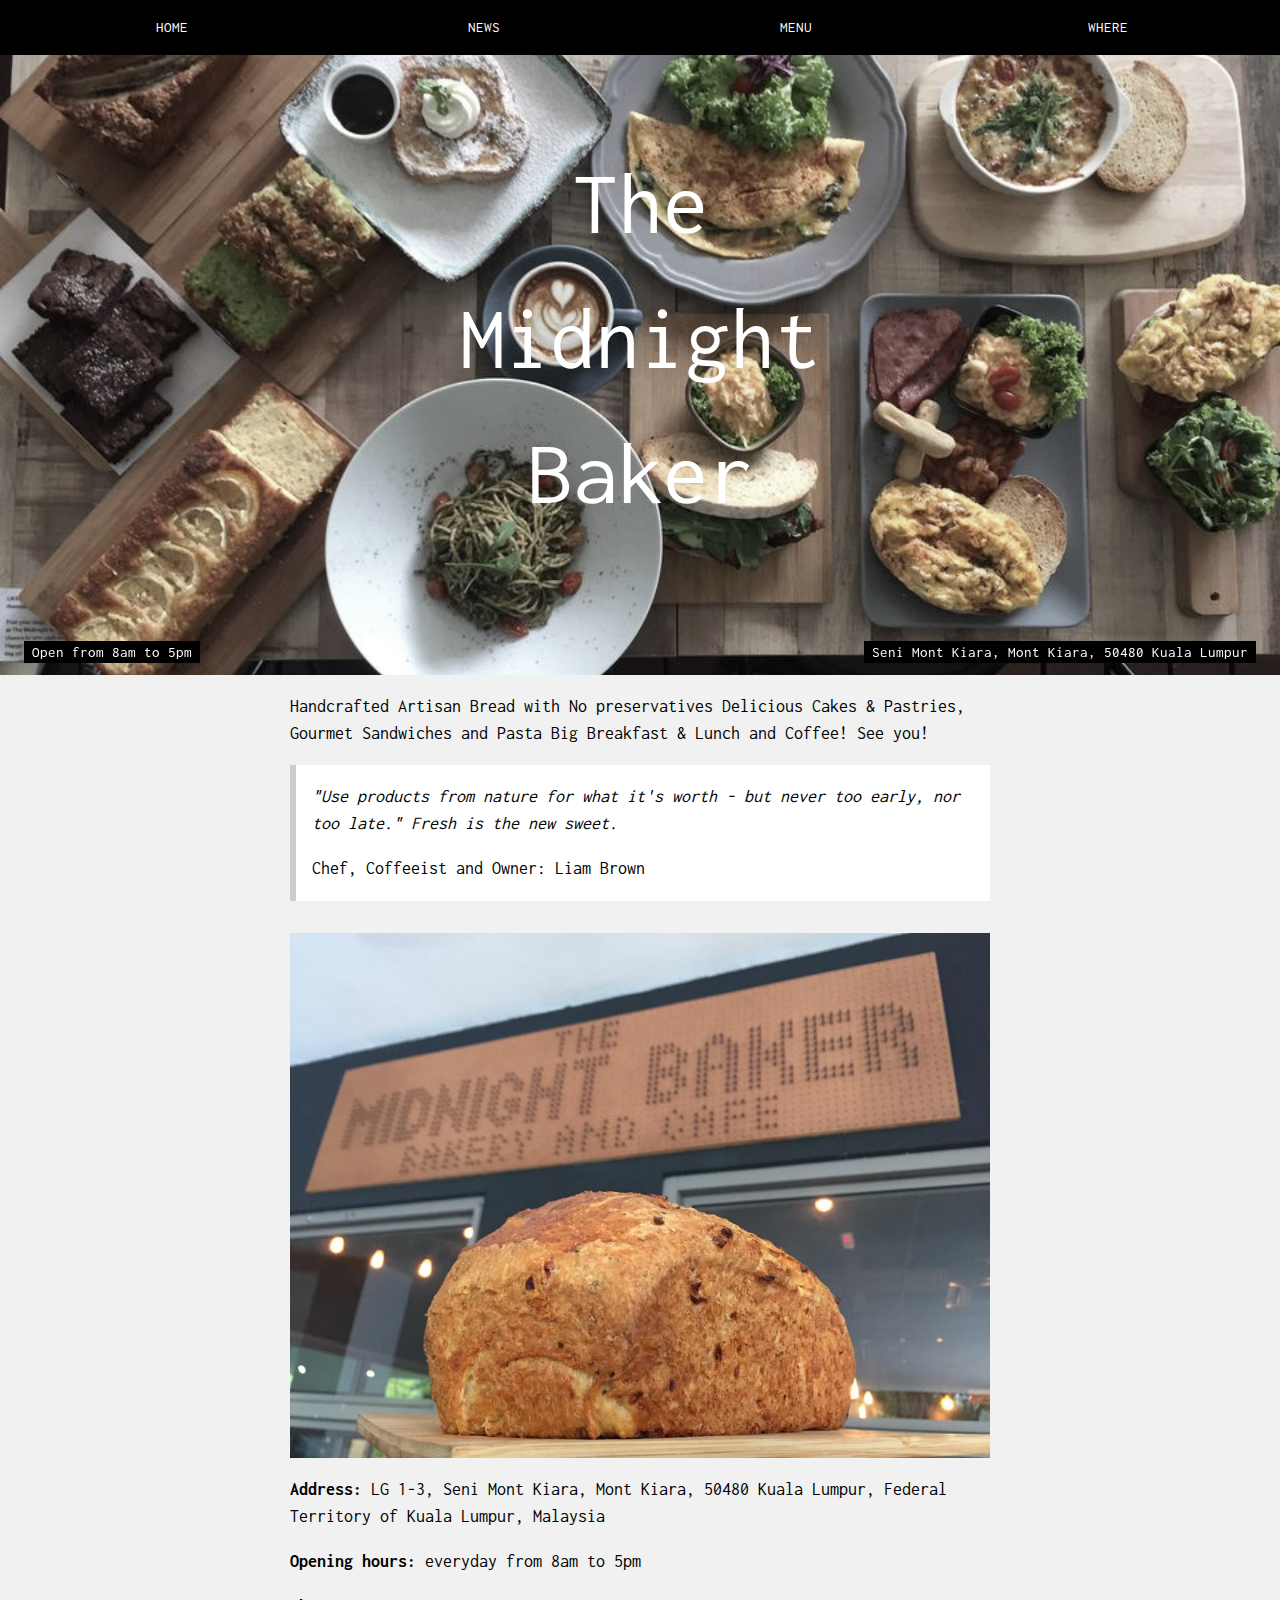
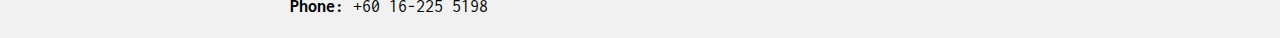
==== home.htm @ 544f93e2 "New home and menu" ====
<!DOCTYPE html>
<html>
  <title>The Midnight Baker</title>
  <meta charset="UTF-8" />
  <meta name="viewport" content="width=device-width, initial-scale=1" />
  <link rel="stylesheet" href="./stylesheets/stylesheet.css" />
  <link
    rel="stylesheet"
    href="https://fonts.googleapis.com/css?family=Inconsolata"
  />
  <style>
    body,
    html {
      height: 100%;
      font-family: "Inconsolata", sans-serif;
    }

    .bgimg {
      background-position: center;
      background-size: cover;
      background-image: url("./images/TMBMain.jpg");
      min-height: 75%;
    }

    .menu {
      display: none;
    }
  </style>
  <body>
    <!-- Links (sit on top) -->
    <div class="w3-top">
      <div class="w3-row w3-padding w3-black">
        <div class="w3-col s3">
          <a href="home.htm" class="w3-button w3-block w3-black">HOME</a>
        </div>
        <div class="w3-col s3">
          <a href="news.htm" class="w3-button w3-block w3-black">NEWS</a>
        </div>
        <div class="w3-col s3">
          <a href="menu.htm" class="w3-button w3-block w3-black">MENU</a>
        </div>
        <div class="w3-col s3">
          <a href="where.htm" class="w3-button w3-block w3-black">WHERE</a>
        </div>
      </div>
    </div>

    <!-- Header with image -->
    <header class="bgimg w3-display-container w3-grayscale-min" id="home">
      <div
        class="w3-display-bottomleft w3-center w3-padding-large w3-hide-small"
      >
        <span class="w3-tag">Open from 8am to 5pm</span>
      </div>
      <div class="w3-display-middle w3-center">
        <span class="w3-text-white" style="font-size: 90px"
          >The<br />Midnight<br />Baker</span
        >
      </div>
      <div class="w3-display-bottomright w3-center w3-padding-large w3-hide-small">
        <span class="w3-tag"
          >Seni Mont Kiara, Mont Kiara, 50480 Kuala Lumpur</span
        >
      </div>
    </header>

    <!-- Add a background color and large text to the whole page -->
    <div class="w3-light-grey w3-large">
      <!-- About Container -->
      <div class="w3-container" id="about">
        <div class="w3-content" style="max-width: 700px">

          <p>
            Handcrafted Artisan Bread with No preservatives Delicious Cakes & Pastries, 
            Gourmet Sandwiches and Pasta Big Breakfast & Lunch and Coffee! See you!
          </p>

          <div class="w3-panel w3-leftbar w3-white">
            <p>
              <i
                >"Use products from nature for what it's worth - but never too
                early, nor too late." Fresh is the new sweet.</i
              >
            </p>
            <p>Chef, Coffeeist and Owner: Liam Brown</p>
          </div>

          <img
            src="./images/TMBSub.jpg"
            style="width: 100%; max-width: 1000px;"
            class="w3-margin-top"
          />

          <p><strong>Address:</strong> LG 1-3, Seni Mont Kiara, Mont Kiara, 50480 Kuala Lumpur, Federal Territory of Kuala Lumpur, Malaysia</p>
          <p><strong>Opening hours:</strong> everyday from 8am to 5pm</p>
          <p><strong>Phone:</strong> +60 16-225 5198</p>

        </div>
        </div>
      </div>

      <!-- End page content -->
    </div>
  </body>
</html>
---- stylesheets/stylesheet.css ----
/* W3.CSS 4.13 June 2019 by Jan Egil and Borge Refsnes */
html {
  box-sizing: border-box;
}
*,
*:before,
*:after {
  box-sizing: inherit;
}
/* Extract from normalize.css by Nicolas Gallagher and Jonathan Neal git.io/normalize */
html {
  -ms-text-size-adjust: 100%;
  -webkit-text-size-adjust: 100%;
}
body {
  margin: 0;
}
article,
aside,
details,
figcaption,
figure,
footer,
header,
main,
menu,
nav,
section {
  display: block;
}
summary {
  display: list-item;
}
audio,
canvas,
progress,
video {
  display: inline-block;
}
progress {
  vertical-align: baseline;
}
audio:not([controls]) {
  display: none;
  height: 0;
}
[hidden],
template {
  display: none;
}
a {
  background-color: transparent;
}
a:active,
a:hover {
  outline-width: 0;
}
abbr[title] {
  border-bottom: none;
  text-decoration: underline;
  text-decoration: underline dotted;
}
b,
strong {
  font-weight: bolder;
}
dfn {
  font-style: italic;
}
mark {
  background: #ff0;
  color: #000;
}
small {
  font-size: 80%;
}
sub,
sup {
  font-size: 75%;
  line-height: 0;
  position: relative;
  vertical-align: baseline;
}
sub {
  bottom: -0.25em;
}
sup {
  top: -0.5em;
}
figure {
  margin: 1em 40px;
}
img {
  border-style: none;
}
code,
kbd,
pre,
samp {
  font-family: monospace, monospace;
  font-size: 1em;
}
hr {
  box-sizing: content-box;
  height: 0;
  overflow: visible;
}
button,
input,
select,
textarea,
optgroup {
  font: inherit;
  margin: 0;
}
optgroup {
  font-weight: bold;
}
button,
input {
  overflow: visible;
}
button,
select {
  text-transform: none;
}
button,
[type="button"],
[type="reset"],
[type="submit"] {
  -webkit-appearance: button;
}
button::-moz-focus-inner,
[type="button"]::-moz-focus-inner,
[type="reset"]::-moz-focus-inner,
[type="submit"]::-moz-focus-inner {
  border-style: none;
  padding: 0;
}
button:-moz-focusring,
[type="button"]:-moz-focusring,
[type="reset"]:-moz-focusring,
[type="submit"]:-moz-focusring {
  outline: 1px dotted ButtonText;
}
fieldset {
  border: 1px solid #c0c0c0;
  margin: 0 2px;
  padding: 0.35em 0.625em 0.75em;
}
legend {
  color: inherit;
  display: table;
  max-width: 100%;
  padding: 0;
  white-space: normal;
}
textarea {
  overflow: auto;
}
[type="checkbox"],
[type="radio"] {
  padding: 0;
}
[type="number"]::-webkit-inner-spin-button,
[type="number"]::-webkit-outer-spin-button {
  height: auto;
}
[type="search"] {
  -webkit-appearance: textfield;
  outline-offset: -2px;
}
[type="search"]::-webkit-search-decoration {
  -webkit-appearance: none;
}
::-webkit-file-upload-button {
  -webkit-appearance: button;
  font: inherit;
}
/* End extract */
html,
body {
  font-family: Verdana, sans-serif;
  font-size: 15px;
  line-height: 1.5;
}
html {
  overflow-x: hidden;
}
h1 {
  font-size: 36px;
}
h2 {
  font-size: 30px;
}
h3 {
  font-size: 24px;
}
h4 {
  font-size: 20px;
}
h5 {
  font-size: 18px;
}
h6 {
  font-size: 16px;
}
.w3-serif {
  font-family: serif;
}
h1,
h2,
h3,
h4,
h5,
h6 {
  font-family: "Segoe UI", Arial, sans-serif;
  font-weight: 400;
  margin: 10px 0;
}
.w3-wide {
  letter-spacing: 4px;
}
hr {
  border: 0;
  border-top: 1px solid #eee;
  margin: 20px 0;
}
.w3-image {
  max-width: 100%;
  height: auto;
}
img {
  vertical-align: middle;
}
a {
  color: inherit;
}
.w3-table,
.w3-table-all {
  border-collapse: collapse;
  border-spacing: 0;
  width: 100%;
  display: table;
}
.w3-table-all {
  border: 1px solid #ccc;
}
.w3-bordered tr,
.w3-table-all tr {
  border-bottom: 1px solid #ddd;
}
.w3-striped tbody tr:nth-child(even) {
  background-color: #f1f1f1;
}
.w3-table-all tr:nth-child(odd) {
  background-color: #fff;
}
.w3-table-all tr:nth-child(even) {
  background-color: #f1f1f1;
}
.w3-hoverable tbody tr:hover,
.w3-ul.w3-hoverable li:hover {
  background-color: #ccc;
}
.w3-centered tr th,
.w3-centered tr td {
  text-align: center;
}
.w3-table td,
.w3-table th,
.w3-table-all td,
.w3-table-all th {
  padding: 8px 8px;
  display: table-cell;
  text-align: left;
  vertical-align: top;
}
.w3-table th:first-child,
.w3-table td:first-child,
.w3-table-all th:first-child,
.w3-table-all td:first-child {
  padding-left: 16px;
}
.w3-btn,
.w3-button {
  border: none;
  display: inline-block;
  padding: 8px 16px;
  vertical-align: middle;
  overflow: hidden;
  text-decoration: none;
  color: inherit;
  background-color: inherit;
  text-align: center;
  cursor: pointer;
  white-space: nowrap;
}
.w3-btn:hover {
  box-shadow: 0 8px 16px 0 rgba(0, 0, 0, 0.2), 0 6px 20px 0 rgba(0, 0, 0, 0.19);
}
.w3-btn,
.w3-button {
  -webkit-touch-callout: none;
  -webkit-user-select: none;
  -khtml-user-select: none;
  -moz-user-select: none;
  -ms-user-select: none;
  user-select: none;
}
.w3-disabled,
.w3-btn:disabled,
.w3-button:disabled {
  cursor: not-allowed;
  opacity: 0.3;
}
.w3-disabled *,
:disabled * {
  pointer-events: none;
}
.w3-btn.w3-disabled:hover,
.w3-btn:disabled:hover {
  box-shadow: none;
}
.w3-badge,
.w3-tag {
  background-color: #000;
  color: #fff;
  display: inline-block;
  padding-left: 8px;
  padding-right: 8px;
  text-align: center;
}
.w3-badge {
  border-radius: 50%;
}
.w3-ul {
  list-style-type: none;
  padding: 0;
  margin: 0;
}
.w3-ul li {
  padding: 8px 16px;
  border-bottom: 1px solid #ddd;
}
.w3-ul li:last-child {
  border-bottom: none;
}
.w3-tooltip,
.w3-display-container {
  position: relative;
}
.w3-tooltip .w3-text {
  display: none;
}
.w3-tooltip:hover .w3-text {
  display: inline-block;
}
.w3-ripple:active {
  opacity: 0.5;
}
.w3-ripple {
  transition: opacity 0s;
}
.w3-input {
  padding: 8px;
  display: block;
  border: none;
  border-bottom: 1px solid #ccc;
  width: 100%;
}
.w3-select {
  padding: 9px 0;
  width: 100%;
  border: none;
  border-bottom: 1px solid #ccc;
}
.w3-dropdown-click,
.w3-dropdown-hover {
  position: relative;
  display: inline-block;
  cursor: pointer;
}
.w3-dropdown-hover:hover .w3-dropdown-content {
  display: block;
}
.w3-dropdown-hover:first-child,
.w3-dropdown-click:hover {
  background-color: #ccc;
  color: #000;
}
.w3-dropdown-hover:hover > .w3-button:first-child,
.w3-dropdown-click:hover > .w3-button:first-child {
  background-color: #ccc;
  color: #000;
}
.w3-dropdown-content {
  cursor: auto;
  color: #000;
  background-color: #fff;
  display: none;
  position: absolute;
  min-width: 160px;
  margin: 0;
  padding: 0;
  z-index: 1;
}
.w3-check,
.w3-radio {
  width: 24px;
  height: 24px;
  position: relative;
  top: 6px;
}
.w3-sidebar {
  height: 100%;
  width: 200px;
  background-color: #fff;
  position: fixed !important;
  z-index: 1;
  overflow: auto;
}
.w3-bar-block .w3-dropdown-hover,
.w3-bar-block .w3-dropdown-click {
  width: 100%;
}
.w3-bar-block .w3-dropdown-hover .w3-dropdown-content,
.w3-bar-block .w3-dropdown-click .w3-dropdown-content {
  min-width: 100%;
}
.w3-bar-block .w3-dropdown-hover .w3-button,
.w3-bar-block .w3-dropdown-click .w3-button {
  width: 100%;
  text-align: left;
  padding: 8px 16px;
}
.w3-main,
#main {
  transition: margin-left 0.4s;
}
.w3-modal {
  z-index: 3;
  display: none;
  padding-top: 100px;
  position: fixed;
  left: 0;
  top: 0;
  width: 100%;
  height: 100%;
  overflow: auto;
  background-color: rgb(0, 0, 0);
  background-color: rgba(0, 0, 0, 0.4);
}
.w3-modal-content {
  margin: auto;
  background-color: #fff;
  position: relative;
  padding: 0;
  outline: 0;
  width: 600px;
}
.w3-bar {
  width: 100%;
  overflow: hidden;
}
.w3-center .w3-bar {
  display: inline-block;
  width: auto;
}
.w3-bar .w3-bar-item {
  padding: 8px 16px;
  float: left;
  width: auto;
  border: none;
  display: block;
  outline: 0;
}
.w3-bar .w3-dropdown-hover,
.w3-bar .w3-dropdown-click {
  position: static;
  float: left;
}
.w3-bar .w3-button {
  white-space: normal;
}
.w3-bar-block .w3-bar-item {
  width: 100%;
  display: block;
  padding: 8px 16px;
  text-align: left;
  border: none;
  white-space: normal;
  float: none;
  outline: 0;
}
.w3-bar-block.w3-center .w3-bar-item {
  text-align: center;
}
.w3-block {
  display: block;
  width: 100%;
}
.w3-responsive {
  display: block;
  overflow-x: auto;
}
.w3-container:after,
.w3-container:before,
.w3-panel:after,
.w3-panel:before,
.w3-row:after,
.w3-row:before,
.w3-row-padding:after,
.w3-row-padding:before,
.w3-cell-row:before,
.w3-cell-row:after,
.w3-clear:after,
.w3-clear:before,
.w3-bar:before,
.w3-bar:after {
  content: "";
  display: table;
  clear: both;
}
.w3-col,
.w3-half,
.w3-third,
.w3-twothird,
.w3-threequarter,
.w3-quarter {
  float: left;
  width: 100%;
}
.w3-col.s1 {
  width: 8.33333%;
}
.w3-col.s2 {
  width: 16.66666%;
}
.w3-col.s3 {
  width: 24.99999%;
}
.w3-col.s4 {
  width: 33.33333%;
}
.w3-col.s5 {
  width: 41.66666%;
}
.w3-col.s6 {
  width: 49.99999%;
}
.w3-col.s7 {
  width: 58.33333%;
}
.w3-col.s8 {
  width: 66.66666%;
}
.w3-col.s9 {
  width: 74.99999%;
}
.w3-col.s10 {
  width: 83.33333%;
}
.w3-col.s11 {
  width: 91.66666%;
}
.w3-col.s12 {
  width: 99.99999%;
}
@media (min-width: 601px) {
  .w3-col.m1 {
    width: 8.33333%;
  }
  .w3-col.m2 {
    width: 16.66666%;
  }
  .w3-col.m3,
  .w3-quarter {
    width: 24.99999%;
  }
  .w3-col.m4,
  .w3-third {
    width: 33.33333%;
  }
  .w3-col.m5 {
    width: 41.66666%;
  }
  .w3-col.m6,
  .w3-half {
    width: 49.99999%;
  }
  .w3-col.m7 {
    width: 58.33333%;
  }
  .w3-col.m8,
  .w3-twothird {
    width: 66.66666%;
  }
  .w3-col.m9,
  .w3-threequarter {
    width: 74.99999%;
  }
  .w3-col.m10 {
    width: 83.33333%;
  }
  .w3-col.m11 {
    width: 91.66666%;
  }
  .w3-col.m12 {
    width: 99.99999%;
  }
}
@media (min-width: 993px) {
  .w3-col.l1 {
    width: 8.33333%;
  }
  .w3-col.l2 {
    width: 16.66666%;
  }
  .w3-col.l3 {
    width: 24.99999%;
  }
  .w3-col.l4 {
    width: 33.33333%;
  }
  .w3-col.l5 {
    width: 41.66666%;
  }
  .w3-col.l6 {
    width: 49.99999%;
  }
  .w3-col.l7 {
    width: 58.33333%;
  }
  .w3-col.l8 {
    width: 66.66666%;
  }
  .w3-col.l9 {
    width: 74.99999%;
  }
  .w3-col.l10 {
    width: 83.33333%;
  }
  .w3-col.l11 {
    width: 91.66666%;
  }
  .w3-col.l12 {
    width: 99.99999%;
  }
}
.w3-rest {
  overflow: hidden;
}
.w3-stretch {
  margin-left: -16px;
  margin-right: -16px;
}
.w3-content,
.w3-auto {
  margin-left: auto;
  margin-right: auto;
}
.w3-content {
  max-width: 980px;
}
.w3-auto {
  max-width: 1140px;
}
.w3-cell-row {
  display: table;
  width: 100%;
}
.w3-cell {
  display: table-cell;
}
.w3-cell-top {
  vertical-align: top;
}
.w3-cell-middle {
  vertical-align: middle;
}
.w3-cell-bottom {
  vertical-align: bottom;
}
.w3-hide {
  display: none !important;
}
.w3-show-block,
.w3-show {
  display: block !important;
}
.w3-show-inline-block {
  display: inline-block !important;
}
@media (max-width: 1205px) {
  .w3-auto {
    max-width: 95%;
  }
}
@media (max-width: 600px) {
  .w3-modal-content {
    margin: 0 10px;
    width: auto !important;
  }
  .w3-modal {
    padding-top: 30px;
  }
  .w3-dropdown-hover.w3-mobile .w3-dropdown-content,
  .w3-dropdown-click.w3-mobile .w3-dropdown-content {
    position: relative;
  }
  .w3-hide-small {
    display: none !important;
  }
  .w3-mobile {
    display: block;
    width: 100% !important;
  }
  .w3-bar-item.w3-mobile,
  .w3-dropdown-hover.w3-mobile,
  .w3-dropdown-click.w3-mobile {
    text-align: center;
  }
  .w3-dropdown-hover.w3-mobile,
  .w3-dropdown-hover.w3-mobile .w3-btn,
  .w3-dropdown-hover.w3-mobile .w3-button,
  .w3-dropdown-click.w3-mobile,
  .w3-dropdown-click.w3-mobile .w3-btn,
  .w3-dropdown-click.w3-mobile .w3-button {
    width: 100%;
  }
}
@media (max-width: 768px) {
  .w3-modal-content {
    width: 500px;
  }
  .w3-modal {
    padding-top: 50px;
  }
}
@media (min-width: 993px) {
  .w3-modal-content {
    width: 900px;
  }
  .w3-hide-large {
    display: none !important;
  }
  .w3-sidebar.w3-collapse {
    display: block !important;
  }
}
@media (max-width: 992px) and (min-width: 601px) {
  .w3-hide-medium {
    display: none !important;
  }
}
@media (max-width: 992px) {
  .w3-sidebar.w3-collapse {
    display: none;
  }
  .w3-main {
    margin-left: 0 !important;
    margin-right: 0 !important;
  }
  .w3-auto {
    max-width: 100%;
  }
}
.w3-top,
.w3-bottom {
  position: fixed;
  width: 100%;
  z-index: 1;
}
.w3-top {
  top: 0;
}
.w3-bottom {
  bottom: 0;
}
.w3-overlay {
  position: fixed;
  display: none;
  width: 100%;
  height: 100%;
  top: 0;
  left: 0;
  right: 0;
  bottom: 0;
  background-color: rgba(0, 0, 0, 0.5);
  z-index: 2;
}
.w3-display-topleft {
  position: absolute;
  left: 0;
  top: 0;
}
.w3-display-topright {
  position: absolute;
  right: 0;
  top: 0;
}
.w3-display-bottomleft {
  position: absolute;
  left: 0;
  bottom: 0;
}
.w3-display-bottomright {
  position: absolute;
  right: 0;
  bottom: 0;
}
.w3-display-middle {
  position: absolute;
  top: 50%;
  left: 50%;
  transform: translate(-50%, -50%);
  -ms-transform: translate(-50%, -50%);
}
.w3-display-left {
  position: absolute;
  top: 50%;
  left: 0%;
  transform: translate(0%, -50%);
  -ms-transform: translate(-0%, -50%);
}
.w3-display-right {
  position: absolute;
  top: 50%;
  right: 0%;
  transform: translate(0%, -50%);
  -ms-transform: translate(0%, -50%);
}
.w3-display-topmiddle {
  position: absolute;
  left: 50%;
  top: 0;
  transform: translate(-50%, 0%);
  -ms-transform: translate(-50%, 0%);
}
.w3-display-bottommiddle {
  position: absolute;
  left: 50%;
  bottom: 0;
  transform: translate(-50%, 0%);
  -ms-transform: translate(-50%, 0%);
}
.w3-display-container:hover .w3-display-hover {
  display: block;
}
.w3-display-container:hover span.w3-display-hover {
  display: inline-block;
}
.w3-display-hover {
  display: none;
}
.w3-display-position {
  position: absolute;
}
.w3-circle {
  border-radius: 50%;
}
.w3-round-small {
  border-radius: 2px;
}
.w3-round,
.w3-round-medium {
  border-radius: 4px;
}
.w3-round-large {
  border-radius: 8px;
}
.w3-round-xlarge {
  border-radius: 16px;
}
.w3-round-xxlarge {
  border-radius: 32px;
}
.w3-row-padding,
.w3-row-padding > .w3-half,
.w3-row-padding > .w3-third,
.w3-row-padding > .w3-twothird,
.w3-row-padding > .w3-threequarter,
.w3-row-padding > .w3-quarter,
.w3-row-padding > .w3-col {
  padding: 0 8px;
}
.w3-container,
.w3-panel {
  padding: 0.01em 16px;
}
.w3-panel {
  margin-top: 16px;
  margin-bottom: 16px;
}
.w3-code,
.w3-codespan {
  font-family: Consolas, "courier new";
  font-size: 16px;
}
.w3-code {
  width: auto;
  background-color: #fff;
  padding: 8px 12px;
  border-left: 4px solid #4caf50;
  word-wrap: break-word;
}
.w3-codespan {
  color: crimson;
  background-color: #f1f1f1;
  padding-left: 4px;
  padding-right: 4px;
  font-size: 110%;
}
.w3-card,
.w3-card-2 {
  box-shadow: 0 2px 5px 0 rgba(0, 0, 0, 0.16), 0 2px 10px 0 rgba(0, 0, 0, 0.12);
}
.w3-card-4,
.w3-hover-shadow:hover {
  box-shadow: 0 4px 10px 0 rgba(0, 0, 0, 0.2), 0 4px 20px 0 rgba(0, 0, 0, 0.19);
}
.w3-spin {
  animation: w3-spin 2s infinite linear;
}
@keyframes w3-spin {
  0% {
    transform: rotate(0deg);
  }
  100% {
    transform: rotate(359deg);
  }
}
.w3-animate-fading {
  animation: fading 10s infinite;
}
@keyframes fading {
  0% {
    opacity: 0;
  }
  50% {
    opacity: 1;
  }
  100% {
    opacity: 0;
  }
}
.w3-animate-opacity {
  animation: opac 0.8s;
}
@keyframes opac {
  from {
    opacity: 0;
  }
  to {
    opacity: 1;
  }
}
.w3-animate-top {
  position: relative;
  animation: animatetop 0.4s;
}
@keyframes animatetop {
  from {
    top: -300px;
    opacity: 0;
  }
  to {
    top: 0;
    opacity: 1;
  }
}
.w3-animate-left {
  position: relative;
  animation: animateleft 0.4s;
}
@keyframes animateleft {
  from {
    left: -300px;
    opacity: 0;
  }
  to {
    left: 0;
    opacity: 1;
  }
}
.w3-animate-right {
  position: relative;
  animation: animateright 0.4s;
}
@keyframes animateright {
  from {
    right: -300px;
    opacity: 0;
  }
  to {
    right: 0;
    opacity: 1;
  }
}
.w3-animate-bottom {
  position: relative;
  animation: animatebottom 0.4s;
}
@keyframes animatebottom {
  from {
    bottom: -300px;
    opacity: 0;
  }
  to {
    bottom: 0;
    opacity: 1;
  }
}
.w3-animate-zoom {
  animation: animatezoom 0.6s;
}
@keyframes animatezoom {
  from {
    transform: scale(0);
  }
  to {
    transform: scale(1);
  }
}
.w3-animate-input {
  transition: width 0.4s ease-in-out;
}
.w3-animate-input:focus {
  width: 100% !important;
}
.w3-opacity,
.w3-hover-opacity:hover {
  opacity: 0.6;
}
.w3-opacity-off,
.w3-hover-opacity-off:hover {
  opacity: 1;
}
.w3-opacity-max {
  opacity: 0.25;
}
.w3-opacity-min {
  opacity: 0.75;
}
.w3-greyscale-max,
.w3-grayscale-max,
.w3-hover-greyscale:hover,
.w3-hover-grayscale:hover {
  filter: grayscale(100%);
}
.w3-greyscale,
.w3-grayscale {
  filter: grayscale(75%);
}
.w3-greyscale-min,
.w3-grayscale-min {
  filter: grayscale(50%);
}
.w3-sepia {
  filter: sepia(75%);
}
.w3-sepia-max,
.w3-hover-sepia:hover {
  filter: sepia(100%);
}
.w3-sepia-min {
  filter: sepia(50%);
}
.w3-tiny {
  font-size: 10px !important;
}
.w3-small {
  font-size: 12px !important;
}
.w3-medium {
  font-size: 15px !important;
}
.w3-large {
  font-size: 18px !important;
}
.w3-xlarge {
  font-size: 24px !important;
}
.w3-xxlarge {
  font-size: 36px !important;
}
.w3-xxxlarge {
  font-size: 48px !important;
}
.w3-jumbo {
  font-size: 64px !important;
}
.w3-left-align {
  text-align: left !important;
}
.w3-right-align {
  text-align: right !important;
}
.w3-justify {
  text-align: justify !important;
}
.w3-center {
  text-align: center !important;
}
.w3-border-0 {
  border: 0 !important;
}
.w3-border {
  border: 1px solid #ccc !important;
}
.w3-border-top {
  border-top: 1px solid #ccc !important;
}
.w3-border-bottom {
  border-bottom: 1px solid #ccc !important;
}
.w3-border-left {
  border-left: 1px solid #ccc !important;
}
.w3-border-right {
  border-right: 1px solid #ccc !important;
}
.w3-topbar {
  border-top: 6px solid #ccc !important;
}
.w3-bottombar {
  border-bottom: 6px solid #ccc !important;
}
.w3-leftbar {
  border-left: 6px solid #ccc !important;
}
.w3-rightbar {
  border-right: 6px solid #ccc !important;
}
.w3-section,
.w3-code {
  margin-top: 16px !important;
  margin-bottom: 16px !important;
}
.w3-margin {
  margin: 16px !important;
}
.w3-margin-top {
  margin-top: 16px !important;
}
.w3-margin-bottom {
  margin-bottom: 16px !important;
}
.w3-margin-left {
  margin-left: 16px !important;
}
.w3-margin-right {
  margin-right: 16px !important;
}
.w3-padding-small {
  padding: 4px 8px !important;
}
.w3-padding {
  padding: 8px 16px !important;
}
.w3-padding-large {
  padding: 12px 24px !important;
}
.w3-padding-16 {
  padding-top: 16px !important;
  padding-bottom: 16px !important;
}
.w3-padding-24 {
  padding-top: 24px !important;
  padding-bottom: 24px !important;
}
.w3-padding-32 {
  padding-top: 32px !important;
  padding-bottom: 32px !important;
}
.w3-padding-48 {
  padding-top: 48px !important;
  padding-bottom: 48px !important;
}
.w3-padding-64 {
  padding-top: 64px !important;
  padding-bottom: 64px !important;
}
.w3-left {
  float: left !important;
}
.w3-right {
  float: right !important;
}
.w3-button:hover {
  color: #000 !important;
  background-color: #ccc !important;
}
.w3-transparent,
.w3-hover-none:hover {
  background-color: transparent !important;
}
.w3-hover-none:hover {
  box-shadow: none !important;
}
/* Colors */
.w3-amber,
.w3-hover-amber:hover {
  color: #000 !important;
  background-color: #ffc107 !important;
}
.w3-aqua,
.w3-hover-aqua:hover {
  color: #000 !important;
  background-color: #00ffff !important;
}
.w3-blue,
.w3-hover-blue:hover {
  color: #fff !important;
  background-color: #2196f3 !important;
}
.w3-light-blue,
.w3-hover-light-blue:hover {
  color: #000 !important;
  background-color: #87ceeb !important;
}
.w3-brown,
.w3-hover-brown:hover {
  color: #fff !important;
  background-color: #795548 !important;
}
.w3-cyan,
.w3-hover-cyan:hover {
  color: #000 !important;
  background-color: #00bcd4 !important;
}
.w3-blue-grey,
.w3-hover-blue-grey:hover,
.w3-blue-gray,
.w3-hover-blue-gray:hover {
  color: #fff !important;
  background-color: #607d8b !important;
}
.w3-green,
.w3-hover-green:hover {
  color: #fff !important;
  background-color: #4caf50 !important;
}
.w3-light-green,
.w3-hover-light-green:hover {
  color: #000 !important;
  background-color: #8bc34a !important;
}
.w3-indigo,
.w3-hover-indigo:hover {
  color: #fff !important;
  background-color: #3f51b5 !important;
}
.w3-khaki,
.w3-hover-khaki:hover {
  color: #000 !important;
  background-color: #f0e68c !important;
}
.w3-lime,
.w3-hover-lime:hover {
  color: #000 !important;
  background-color: #cddc39 !important;
}
.w3-orange,
.w3-hover-orange:hover {
  color: #000 !important;
  background-color: #ff9800 !important;
}
.w3-deep-orange,
.w3-hover-deep-orange:hover {
  color: #fff !important;
  background-color: #ff5722 !important;
}
.w3-pink,
.w3-hover-pink:hover {
  color: #fff !important;
  background-color: #e91e63 !important;
}
.w3-purple,
.w3-hover-purple:hover {
  color: #fff !important;
  background-color: #9c27b0 !important;
}
.w3-deep-purple,
.w3-hover-deep-purple:hover {
  color: #fff !important;
  background-color: #673ab7 !important;
}
.w3-red,
.w3-hover-red:hover {
  color: #fff !important;
  background-color: #f44336 !important;
}
.w3-sand,
.w3-hover-sand:hover {
  color: #000 !important;
  background-color: #fdf5e6 !important;
}
.w3-teal,
.w3-hover-teal:hover {
  color: #fff !important;
  background-color: #009688 !important;
}
.w3-yellow,
.w3-hover-yellow:hover {
  color: #000 !important;
  background-color: #ffeb3b !important;
}
.w3-white,
.w3-hover-white:hover {
  color: #000 !important;
  background-color: #fff !important;
}
.w3-black,
.w3-hover-black:hover {
  color: #fff !important;
  background-color: #000 !important;
}
.w3-grey,
.w3-hover-grey:hover,
.w3-gray,
.w3-hover-gray:hover {
  color: #000 !important;
  background-color: #9e9e9e !important;
}
.w3-light-grey,
.w3-hover-light-grey:hover,
.w3-light-gray,
.w3-hover-light-gray:hover {
  color: #000 !important;
  background-color: #f1f1f1 !important;
}
.w3-dark-grey,
.w3-hover-dark-grey:hover,
.w3-dark-gray,
.w3-hover-dark-gray:hover {
  color: #fff !important;
  background-color: #616161 !important;
}
.w3-pale-red,
.w3-hover-pale-red:hover {
  color: #000 !important;
  background-color: #ffdddd !important;
}
.w3-pale-green,
.w3-hover-pale-green:hover {
  color: #000 !important;
  background-color: #ddffdd !important;
}
.w3-pale-yellow,
.w3-hover-pale-yellow:hover {
  color: #000 !important;
  background-color: #ffffcc !important;
}
.w3-pale-blue,
.w3-hover-pale-blue:hover {
  color: #000 !important;
  background-color: #ddffff !important;
}
.w3-text-amber,
.w3-hover-text-amber:hover {
  color: #ffc107 !important;
}
.w3-text-aqua,
.w3-hover-text-aqua:hover {
  color: #00ffff !important;
}
.w3-text-blue,
.w3-hover-text-blue:hover {
  color: #2196f3 !important;
}
.w3-text-light-blue,
.w3-hover-text-light-blue:hover {
  color: #87ceeb !important;
}
.w3-text-brown,
.w3-hover-text-brown:hover {
  color: #795548 !important;
}
.w3-text-cyan,
.w3-hover-text-cyan:hover {
  color: #00bcd4 !important;
}
.w3-text-blue-grey,
.w3-hover-text-blue-grey:hover,
.w3-text-blue-gray,
.w3-hover-text-blue-gray:hover {
  color: #607d8b !important;
}
.w3-text-green,
.w3-hover-text-green:hover {
  color: #4caf50 !important;
}
.w3-text-light-green,
.w3-hover-text-light-green:hover {
  color: #8bc34a !important;
}
.w3-text-indigo,
.w3-hover-text-indigo:hover {
  color: #3f51b5 !important;
}
.w3-text-khaki,
.w3-hover-text-khaki:hover {
  color: #b4aa50 !important;
}
.w3-text-lime,
.w3-hover-text-lime:hover {
  color: #cddc39 !important;
}
.w3-text-orange,
.w3-hover-text-orange:hover {
  color: #ff9800 !important;
}
.w3-text-deep-orange,
.w3-hover-text-deep-orange:hover {
  color: #ff5722 !important;
}
.w3-text-pink,
.w3-hover-text-pink:hover {
  color: #e91e63 !important;
}
.w3-text-purple,
.w3-hover-text-purple:hover {
  color: #9c27b0 !important;
}
.w3-text-deep-purple,
.w3-hover-text-deep-purple:hover {
  color: #673ab7 !important;
}
.w3-text-red,
.w3-hover-text-red:hover {
  color: #f44336 !important;
}
.w3-text-sand,
.w3-hover-text-sand:hover {
  color: #fdf5e6 !important;
}
.w3-text-teal,
.w3-hover-text-teal:hover {
  color: #009688 !important;
}
.w3-text-yellow,
.w3-hover-text-yellow:hover {
  color: #d2be0e !important;
}
.w3-text-white,
.w3-hover-text-white:hover {
  color: #fff !important;
}
.w3-text-black,
.w3-hover-text-black:hover {
  color: #000 !important;
}
.w3-text-grey,
.w3-hover-text-grey:hover,
.w3-text-gray,
.w3-hover-text-gray:hover {
  color: #757575 !important;
}
.w3-text-light-grey,
.w3-hover-text-light-grey:hover,
.w3-text-light-gray,
.w3-hover-text-light-gray:hover {
  color: #f1f1f1 !important;
}
.w3-text-dark-grey,
.w3-hover-text-dark-grey:hover,
.w3-text-dark-gray,
.w3-hover-text-dark-gray:hover {
  color: #3a3a3a !important;
}
.w3-border-amber,
.w3-hover-border-amber:hover {
  border-color: #ffc107 !important;
}
.w3-border-aqua,
.w3-hover-border-aqua:hover {
  border-color: #00ffff !important;
}
.w3-border-blue,
.w3-hover-border-blue:hover {
  border-color: #2196f3 !important;
}
.w3-border-light-blue,
.w3-hover-border-light-blue:hover {
  border-color: #87ceeb !important;
}
.w3-border-brown,
.w3-hover-border-brown:hover {
  border-color: #795548 !important;
}
.w3-border-cyan,
.w3-hover-border-cyan:hover {
  border-color: #00bcd4 !important;
}
.w3-border-blue-grey,
.w3-hover-border-blue-grey:hover,
.w3-border-blue-gray,
.w3-hover-border-blue-gray:hover {
  border-color: #607d8b !important;
}
.w3-border-green,
.w3-hover-border-green:hover {
  border-color: #4caf50 !important;
}
.w3-border-light-green,
.w3-hover-border-light-green:hover {
  border-color: #8bc34a !important;
}
.w3-border-indigo,
.w3-hover-border-indigo:hover {
  border-color: #3f51b5 !important;
}
.w3-border-khaki,
.w3-hover-border-khaki:hover {
  border-color: #f0e68c !important;
}
.w3-border-lime,
.w3-hover-border-lime:hover {
  border-color: #cddc39 !important;
}
.w3-border-orange,
.w3-hover-border-orange:hover {
  border-color: #ff9800 !important;
}
.w3-border-deep-orange,
.w3-hover-border-deep-orange:hover {
  border-color: #ff5722 !important;
}
.w3-border-pink,
.w3-hover-border-pink:hover {
  border-color: #e91e63 !important;
}
.w3-border-purple,
.w3-hover-border-purple:hover {
  border-color: #9c27b0 !important;
}
.w3-border-deep-purple,
.w3-hover-border-deep-purple:hover {
  border-color: #673ab7 !important;
}
.w3-border-red,
.w3-hover-border-red:hover {
  border-color: #f44336 !important;
}
.w3-border-sand,
.w3-hover-border-sand:hover {
  border-color: #fdf5e6 !important;
}
.w3-border-teal,
.w3-hover-border-teal:hover {
  border-color: #009688 !important;
}
.w3-border-yellow,
.w3-hover-border-yellow:hover {
  border-color: #ffeb3b !important;
}
.w3-border-white,
.w3-hover-border-white:hover {
  border-color: #fff !important;
}
.w3-border-black,
.w3-hover-border-black:hover {
  border-color: #000 !important;
}
.w3-border-grey,
.w3-hover-border-grey:hover,
.w3-border-gray,
.w3-hover-border-gray:hover {
  border-color: #9e9e9e !important;
}
.w3-border-light-grey,
.w3-hover-border-light-grey:hover,
.w3-border-light-gray,
.w3-hover-border-light-gray:hover {
  border-color: #f1f1f1 !important;
}
.w3-border-dark-grey,
.w3-hover-border-dark-grey:hover,
.w3-border-dark-gray,
.w3-hover-border-dark-gray:hover {
  border-color: #616161 !important;
}
.w3-border-pale-red,
.w3-hover-border-pale-red:hover {
  border-color: #ffe7e7 !important;
}
.w3-border-pale-green,
.w3-hover-border-pale-green:hover {
  border-color: #e7ffe7 !important;
}
.w3-border-pale-yellow,
.w3-hover-border-pale-yellow:hover {
  border-color: #ffffcc !important;
}
.w3-border-pale-blue,
.w3-hover-border-pale-blue:hover {
  border-color: #e7ffff !important;
}

.tablink:hover {
  background-color: #9e9e9e;
}

.redtext {
  color: rgb(189, 70, 70);
}
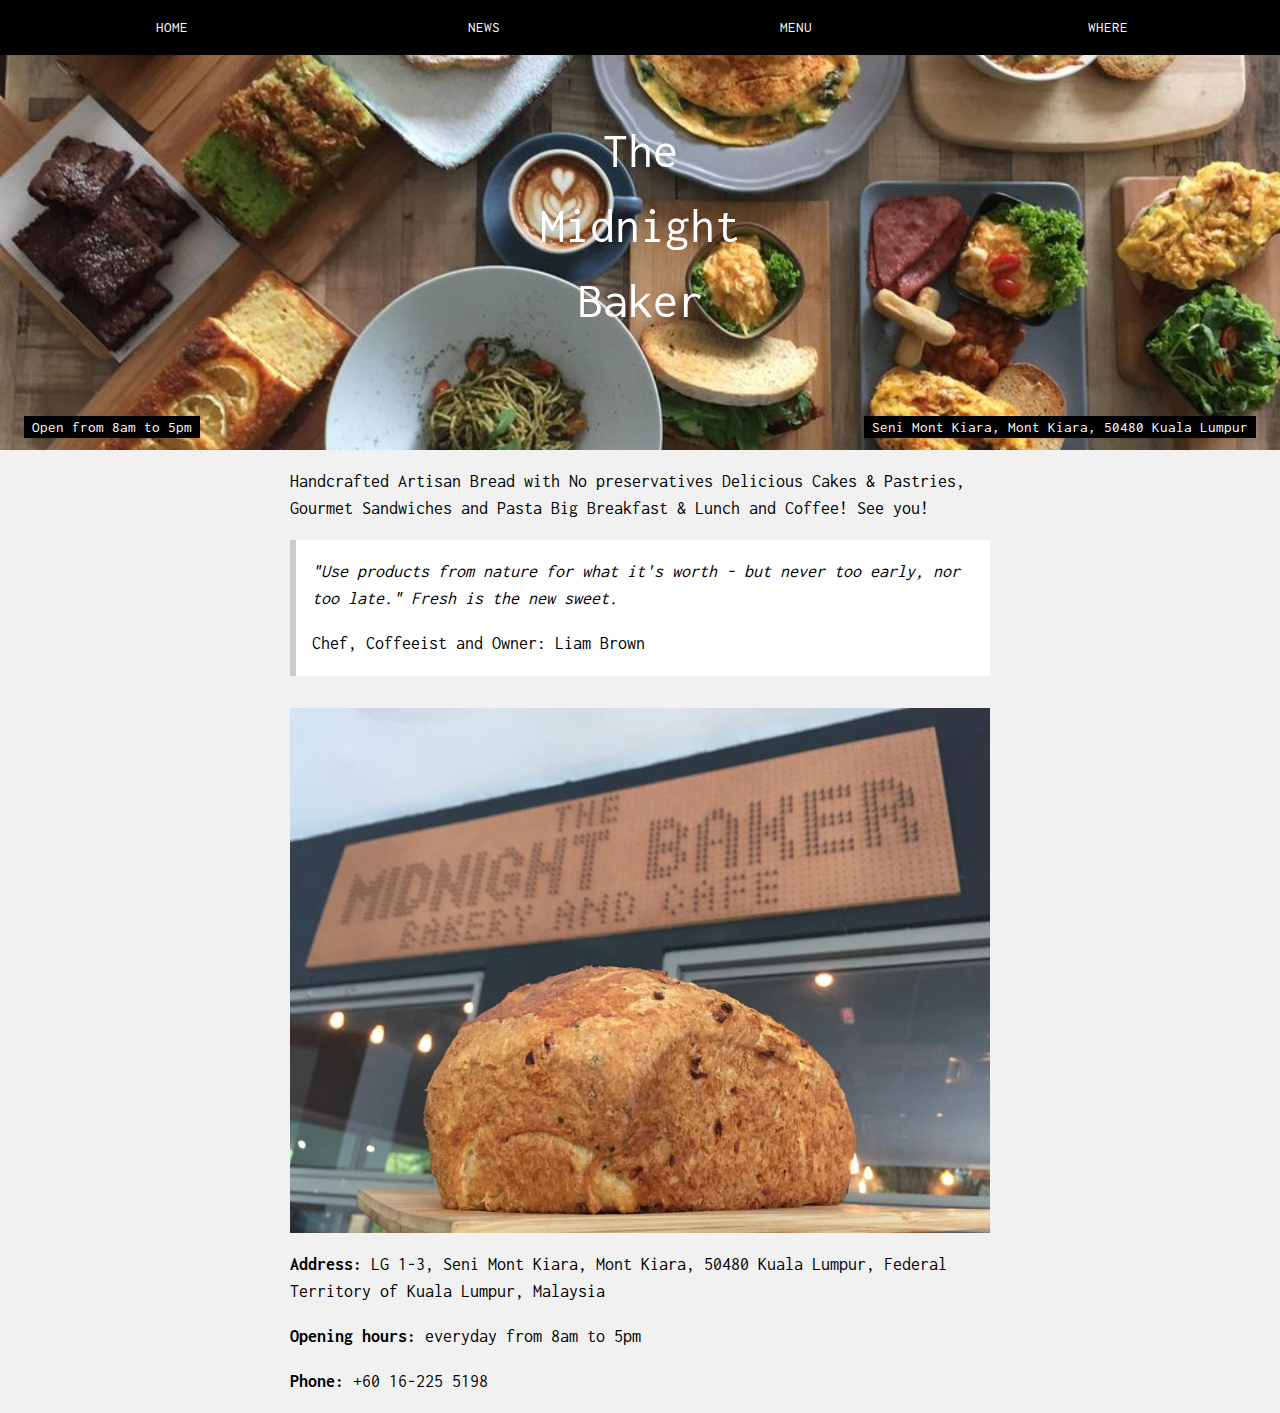
==== commit 11ec0654: "Update 20200926A" ====
--- a/home.htm
+++ b/home.htm
@@ -19,7 +19,7 @@
       background-position: center;
       background-size: cover;
       background-image: url("./images/TMBMain.jpg");
-      min-height: 75%;
+      min-height: 50%;
     }
 
     .menu {
@@ -46,14 +46,14 @@
     </div>
 
     <!-- Header with image -->
-    <header class="bgimg w3-display-container w3-grayscale-min" id="home">
+    <header class="bgimg w3-display-container" id="home">
       <div
         class="w3-display-bottomleft w3-center w3-padding-large w3-hide-small"
       >
         <span class="w3-tag">Open from 8am to 5pm</span>
       </div>
       <div class="w3-display-middle w3-center">
-        <span class="w3-text-white" style="font-size: 90px"
+        <span class="w3-text-white" style="font-size: 50px"
           >The<br />Midnight<br />Baker</span
         >
       </div>
--- a/stylesheets/stylesheet.css
+++ b/stylesheets/stylesheet.css
@@ -1599,10 +1599,24 @@
   border-color: #e7ffff !important;
 }
 
+.tablink {
+  background-color: darkgray;
+  color: white;
+  border-radius: 12px;
+  margin-top: 2px;
+  margin-right: 2px;
+  margin-bottom: 2px;
+  margin-left: 2px;
+}
+
 .tablink:hover {
-  background-color: #9e9e9e;
+  background-color: rgb(190, 105, 105);
 }
 
 .redtext {
   color: rgb(189, 70, 70);
 }
+
+.redbackground {
+  background-color: rgb(189, 70, 70) !important;
+}
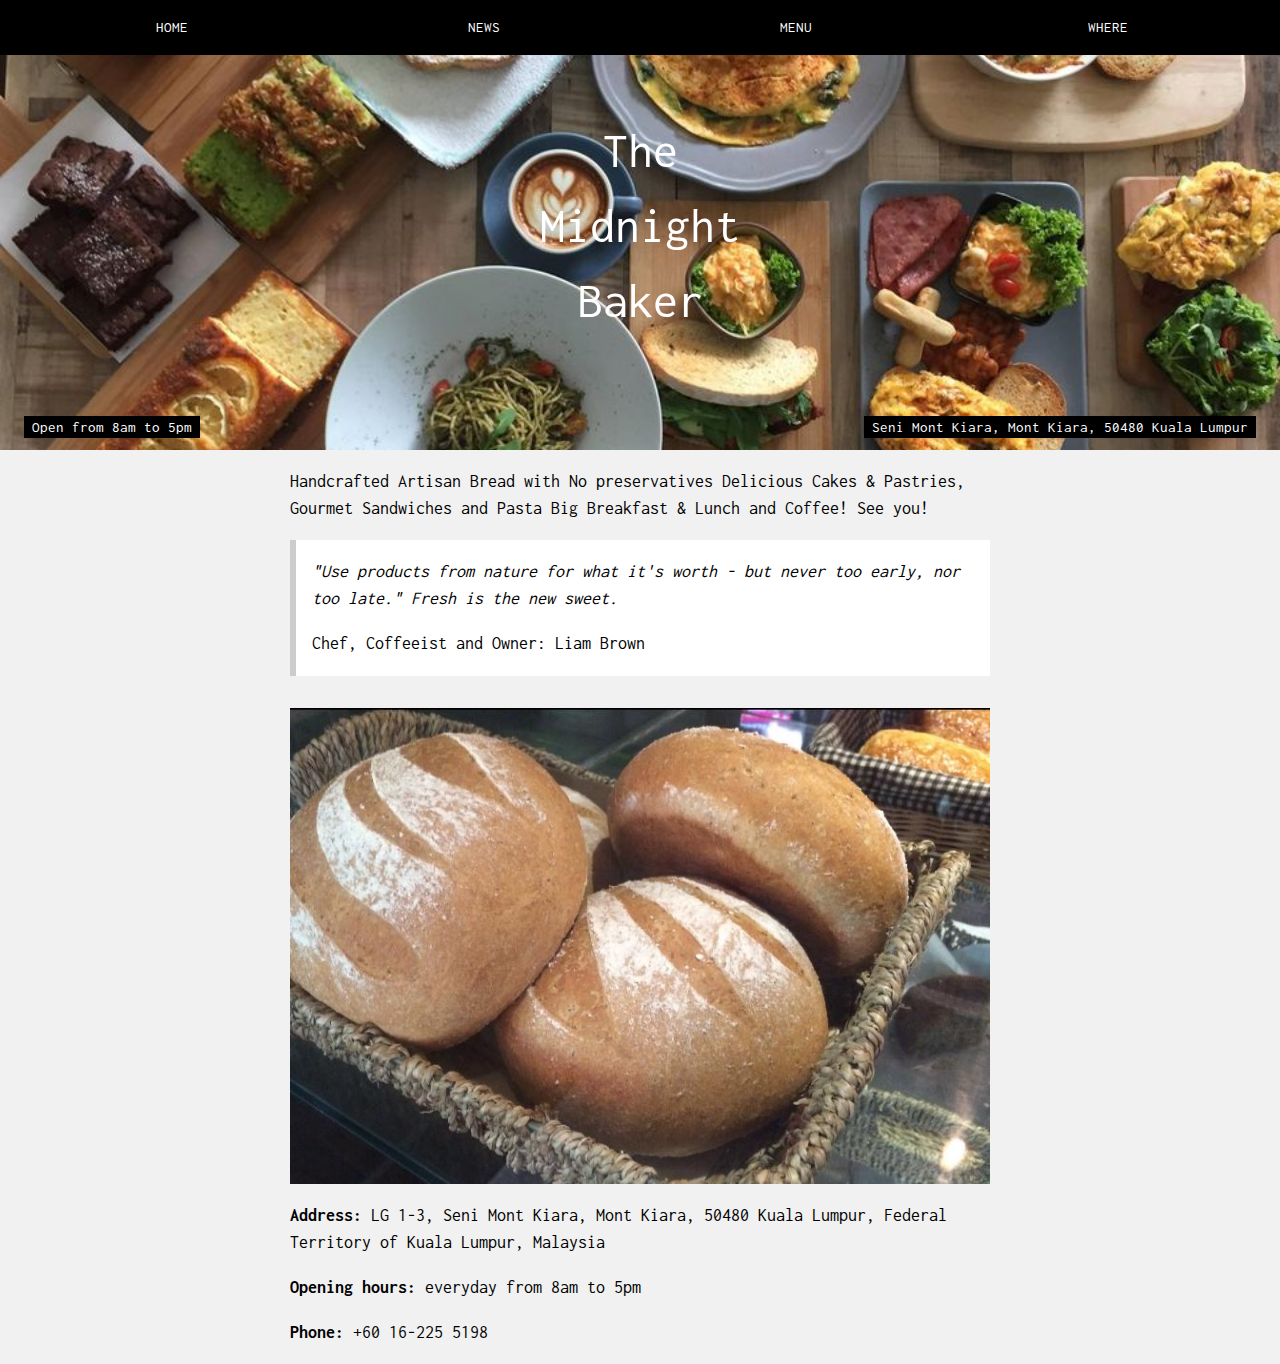
==== commit 50192774: "Update 20201003A" ====
--- a/home.htm
+++ b/home.htm
@@ -101,5 +101,6 @@
 
       <!-- End page content -->
     </div>
+
   </body>
 </html>
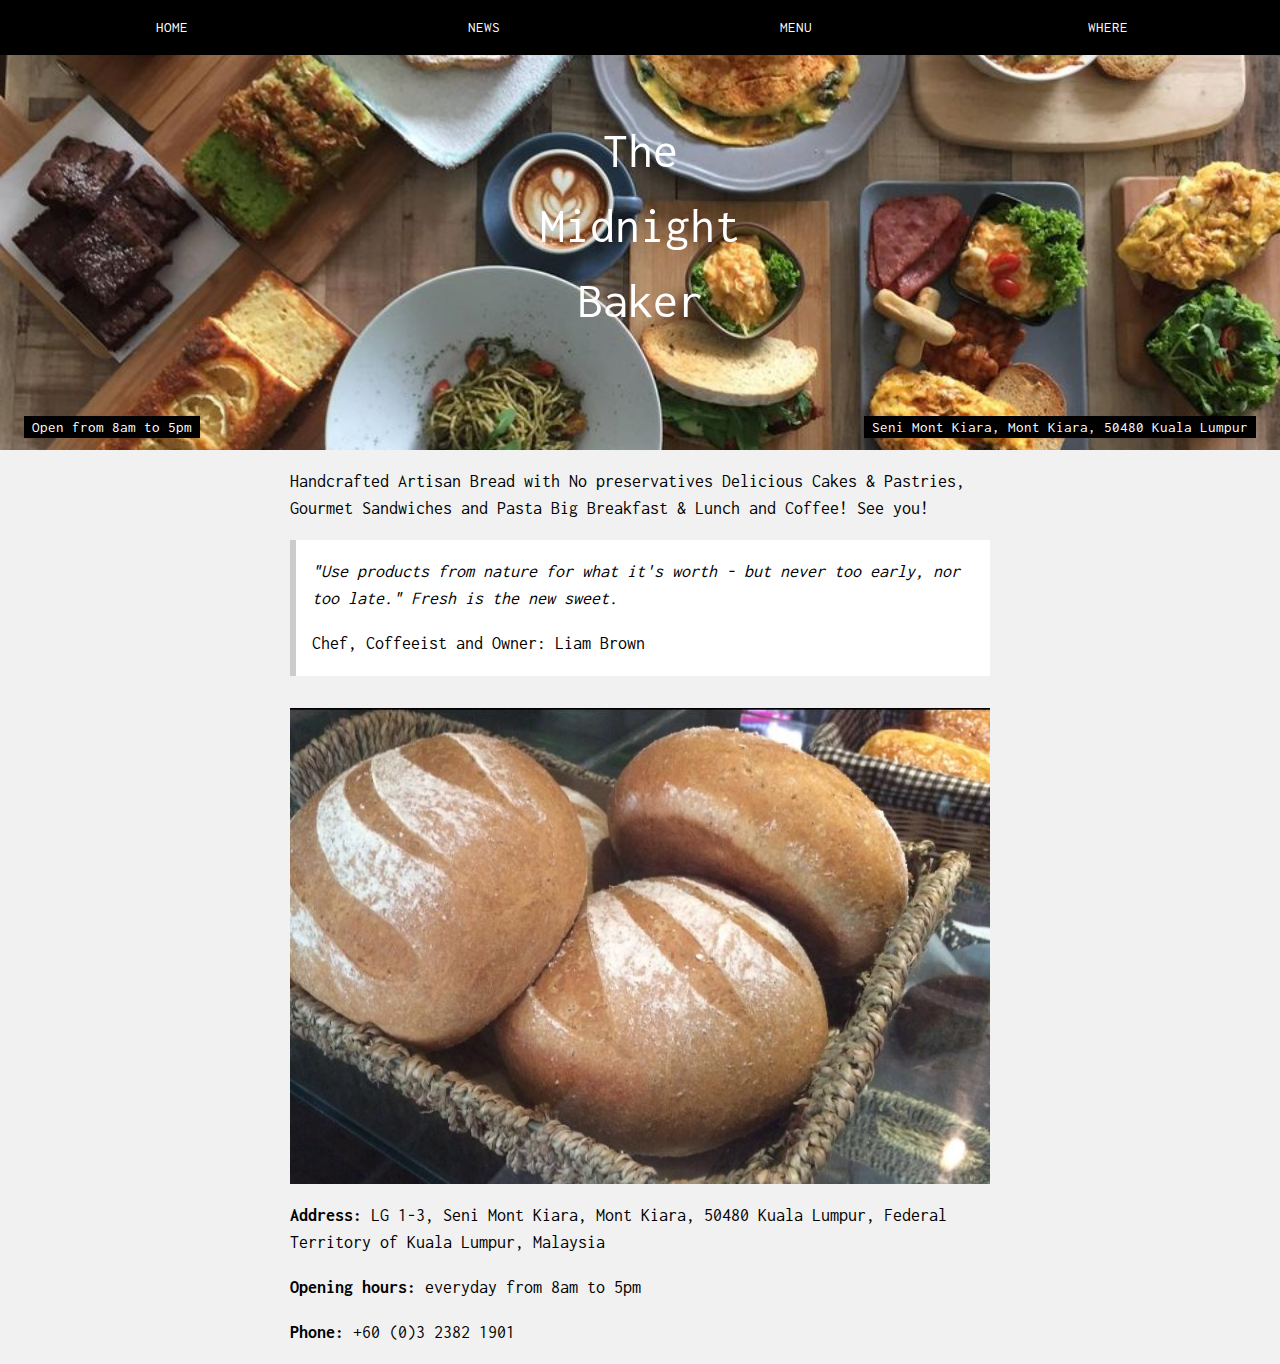
==== commit a293fc62: "Update 20201003B" ====
--- a/home.htm
+++ b/home.htm
@@ -93,7 +93,7 @@
 
           <p><strong>Address:</strong> LG 1-3, Seni Mont Kiara, Mont Kiara, 50480 Kuala Lumpur, Federal Territory of Kuala Lumpur, Malaysia</p>
           <p><strong>Opening hours:</strong> everyday from 8am to 5pm</p>
-          <p><strong>Phone:</strong> +60 16-225 5198</p>
+          <p><strong>Phone:</strong>  +60 (0)3 2382 1901</p>
 
         </div>
         </div>
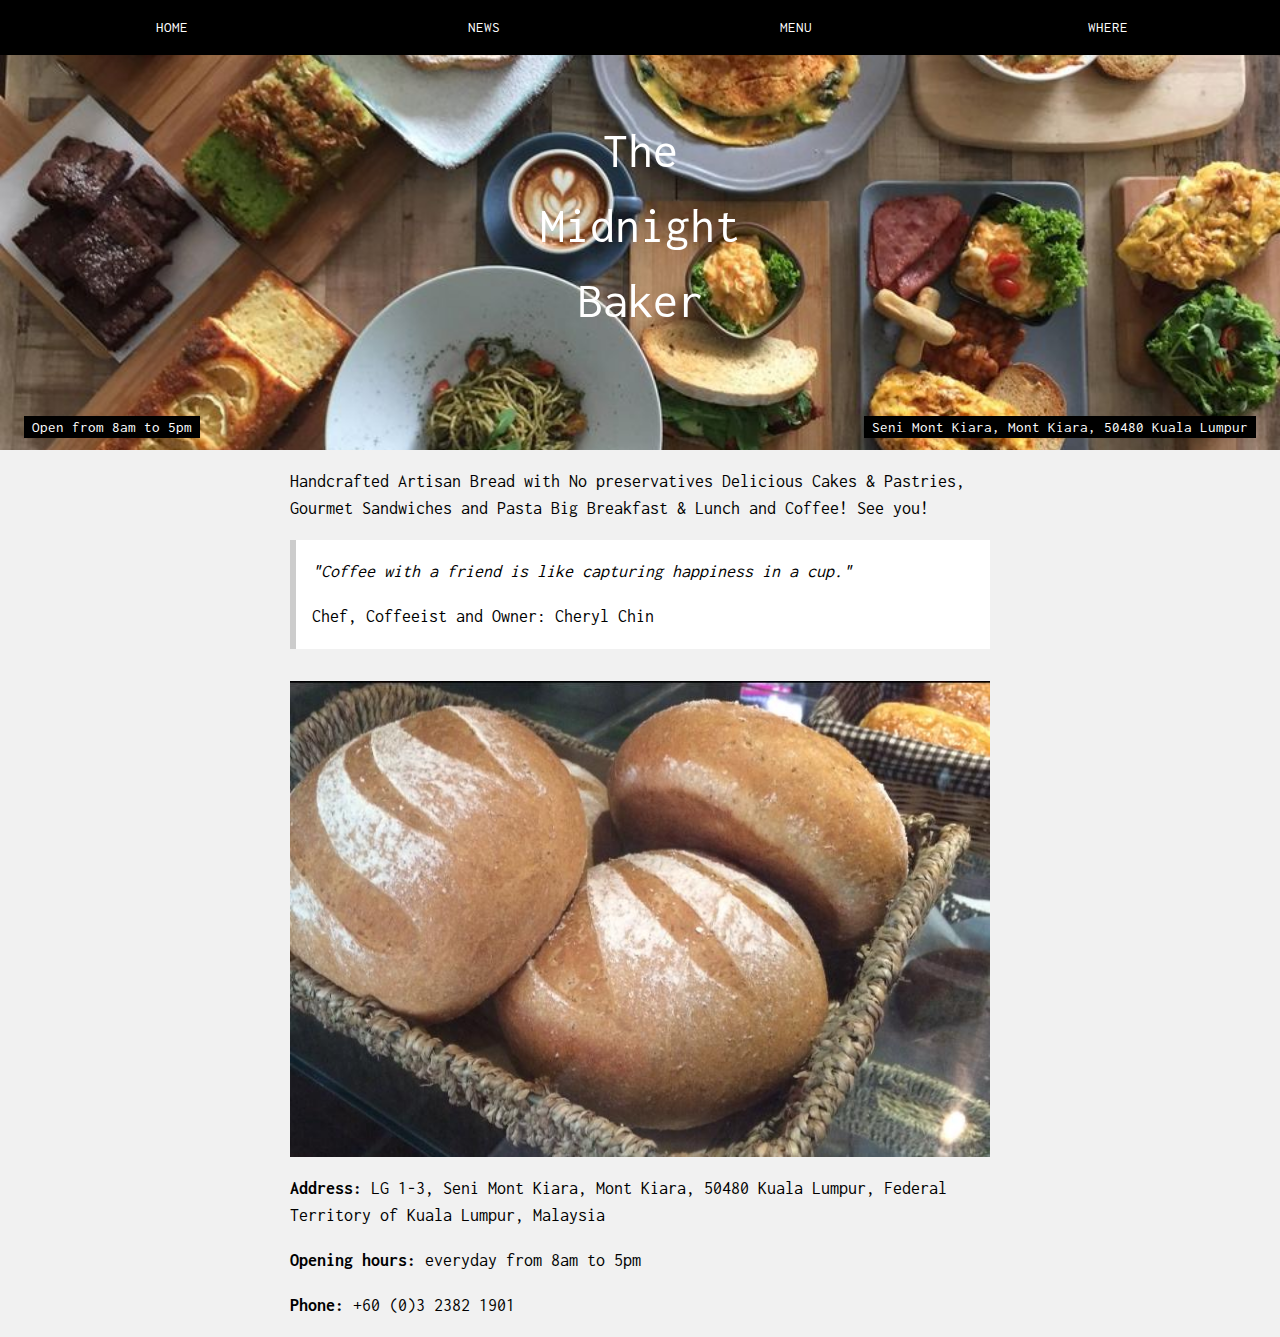
==== commit 089a6060: "Update 20200310D" ====
--- a/home.htm
+++ b/home.htm
@@ -78,11 +78,10 @@
           <div class="w3-panel w3-leftbar w3-white">
             <p>
               <i
-                >"Use products from nature for what it's worth - but never too
-                early, nor too late." Fresh is the new sweet.</i
+                >"Coffee with a friend is like capturing happiness in a cup."</i
               >
             </p>
-            <p>Chef, Coffeeist and Owner: Liam Brown</p>
+            <p>Chef, Coffeeist and Owner: Cheryl Chin</p>
           </div>
 
           <img
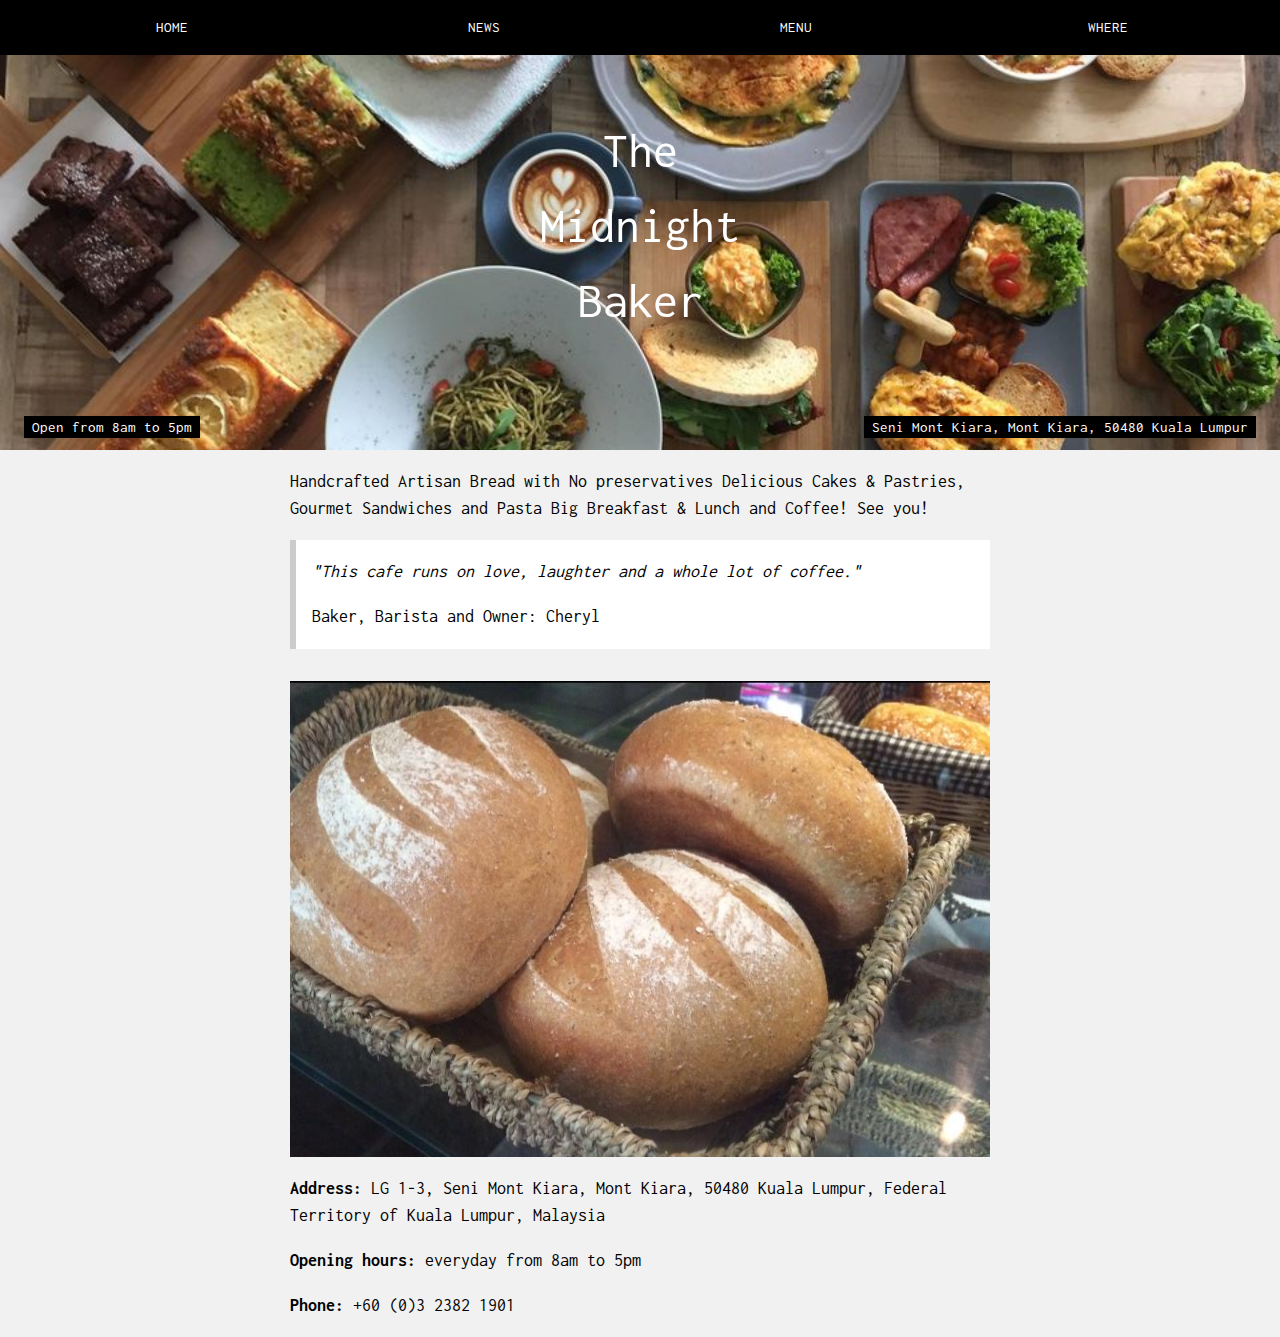
==== commit d4fc109f: "Update 20201010A" ====
--- a/home.htm
+++ b/home.htm
@@ -78,10 +78,10 @@
           <div class="w3-panel w3-leftbar w3-white">
             <p>
               <i
-                >"Coffee with a friend is like capturing happiness in a cup."</i
+                >"This cafe runs on love, laughter and a whole lot of coffee."</i
               >
             </p>
-            <p>Chef, Coffeeist and Owner: Cheryl Chin</p>
+            <p>Baker, Barista and Owner: Cheryl</p>
           </div>
 
           <img
